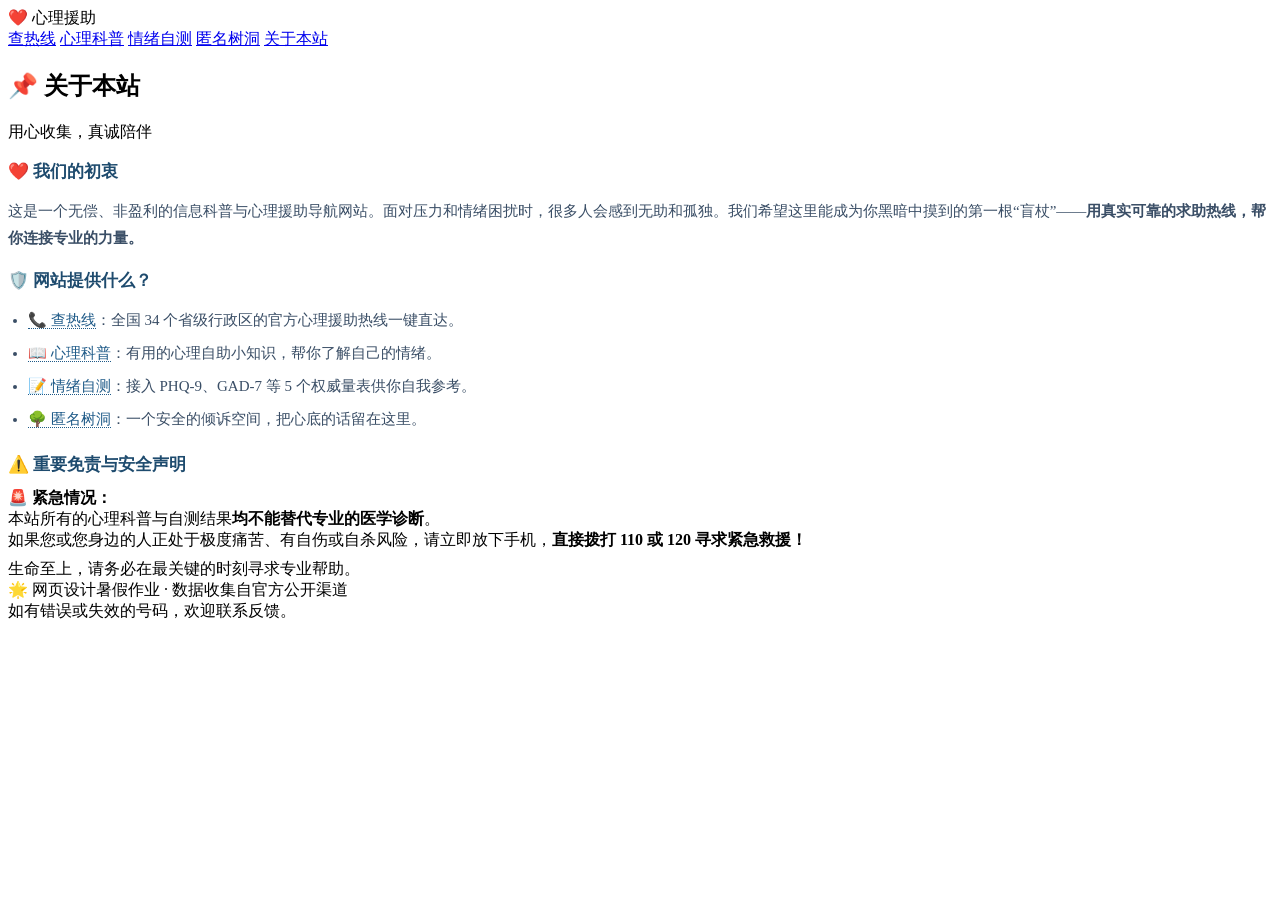
==== about.html @ 7333cb46 "Add files via upload" ====
<!DOCTYPE html>
<html lang="zh-CN">
<head>
    <meta charset="UTF-8">
    <meta name="viewport" content="width=device-width, initial-scale=1.0, maximum-scale=1.0, user-scalable=yes">
    <title>关于本站 - 心理援助</title>
    <!-- 引入统一的全局 CSS -->
    <link rel="stylesheet" href="css/style.css">
</head>
<body>
<div class="container">
    <!-- 顶部导航 -->
    <div class="top-nav">
        <span>❤️ 心理援助</span>
        <div class="nav-links">
            <a href="index.html">查热线</a>
            <a href="article.html">心理科普</a>
            <a href="test.html">情绪自测</a>
            <a href="treehole.html">匿名树洞</a>
            <a href="about.html" class="active">关于本站</a>
        </div>
    </div>

    <h2>📌 关于本站</h2>
    <p class="subtitle">用心收集，真诚陪伴</p>

    <!-- 卡片 1：初衷介绍 -->
    <div class="card">
        <h3 style="font-size: 17px; color: #1e4b6e; margin-bottom: 12px; display: flex; gap: 8px;">❤️ 我们的初衷</h3>
        <p style="font-size: 15px; line-height: 1.8; color: #3a4e66;">
            这是一个无偿、非盈利的信息科普与心理援助导航网站。面对压力和情绪困扰时，很多人会感到无助和孤独。我们希望这里能成为你黑暗中摸到的第一根“盲杖”——<strong>用真实可靠的求助热线，帮你连接专业的力量。</strong>
        </p>
    </div>

    <!-- 卡片 2：功能展示 -->
    <div class="card">
        <h3 style="font-size: 17px; color: #1e4b6e; margin-bottom: 12px; display: flex; gap: 8px;">🛡️ 网站提供什么？</h3>
        <ul style="padding-left: 20px; margin-top: 10px;">
            <li style="font-size: 15px; line-height: 2.2; color: #3a4e66;">
                <a href="index.html" style="color: #1e5a88; text-decoration: none; font-weight: 500; border-bottom: 1px dotted #1e5a88;">📞 查热线</a>：全国 34 个省级行政区的官方心理援助热线一键直达。
            </li>
            <li style="font-size: 15px; line-height: 2.2; color: #3a4e66;">
                <a href="article.html" style="color: #1e5a88; text-decoration: none; font-weight: 500; border-bottom: 1px dotted #1e5a88;">📖 心理科普</a>：有用的心理自助小知识，帮你了解自己的情绪。
            </li>
            <li style="font-size: 15px; line-height: 2.2; color: #3a4e66;">
                <a href="test.html" style="color: #1e5a88; text-decoration: none; font-weight: 500; border-bottom: 1px dotted #1e5a88;">📝 情绪自测</a>：接入 PHQ-9、GAD-7 等 5 个权威量表供你自我参考。
            </li>
            <li style="font-size: 15px; line-height: 2.2; color: #3a4e66;">
                <a href="treehole.html" style="color: #1e5a88; text-decoration: none; font-weight: 500; border-bottom: 1px dotted #1e5a88;">🌳 匿名树洞</a>：一个安全的倾诉空间，把心底的话留在这里。
            </li>
        </ul>
    </div>

    <!-- 卡片 3：安全与免责声明 -->
    <div class="card">
        <h3 style="font-size: 17px; color: #1e4b6e; margin-bottom: 12px; display: flex; gap: 8px;">⚠️ 重要免责与安全声明</h3>
        <div class="safety-warning">
            <strong>🚨 紧急情况：</strong><br>
            本站所有的心理科普与自测结果<strong>均不能替代专业的医学诊断</strong>。<br>
            如果您或您身边的人正处于极度痛苦、有自伤或自杀风险，请立即放下手机，<strong>直接拨打 110 或 120 寻求紧急救援！</strong><br>
            <span style="display:block; margin-top:8px;">生命至上，请务必在最关键的时刻寻求专业帮助。</span>
        </div>
    </div>

    <!-- 底部说明 -->
    <div class="footer-note">
        🌟 网页设计暑假作业 · 数据收集自官方公开渠道<br>
        如有错误或失效的号码，欢迎联系反馈。
    </div>
</div>
</body>
</html>
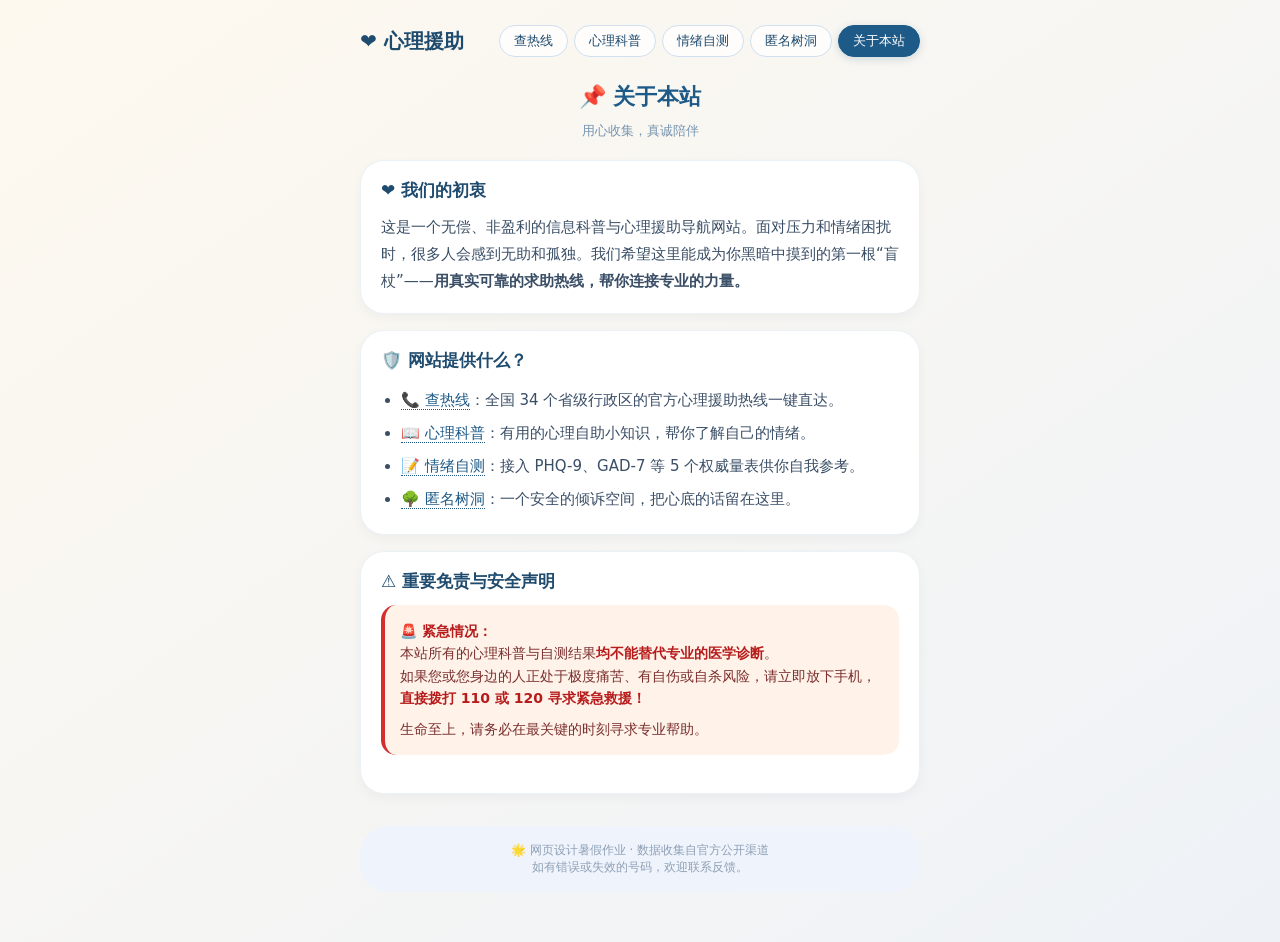
==== commit e22b3ef6: "Update about.html" ====
--- a/about.html
+++ b/about.html
@@ -5,7 +5,7 @@
     <meta name="viewport" content="width=device-width, initial-scale=1.0, maximum-scale=1.0, user-scalable=yes">
     <title>关于本站 - 心理援助</title>
     <!-- 引入统一的全局 CSS -->
-    <link rel="stylesheet" href="css/style.css">
+    <link rel="stylesheet" href="style.css">
 </head>
 <body>
 <div class="container">
@@ -69,4 +69,4 @@
     </div>
 </div>
 </body>
-</html>+</html>
--- a/style.css
+++ b/style.css
@@ -0,0 +1,125 @@
+/* ==================== 1. 全局基础重置 ==================== */
+* {
+    margin: 0;
+    padding: 0;
+    box-sizing: border-box;
+}
+body {
+    background: linear-gradient(145deg, #fef9ef 0%, #eef2f7 100%);
+    font-family: 'PingFang SC', 'Microsoft YaHei', system-ui, sans-serif;
+    padding: 20px 14px 50px;
+    color: #1e2b3c;
+}
+.container {
+    max-width: 560px;
+    margin: 0 auto;
+}
+
+/* ==================== 2. 顶部导航栏（5页通用） ==================== */
+.top-nav {
+    display: flex;
+    justify-content: space-between;
+    align-items: center;
+    margin-bottom: 20px;
+    padding: 5px 0;
+    flex-wrap: wrap;
+    gap: 10px;
+}
+.top-nav span {
+    font-weight: 800;
+    font-size: 20px;
+    color: #1e4b6e;
+}
+.nav-links {
+    display: flex;
+    gap: 6px;
+    flex-wrap: wrap;
+}
+.top-nav a {
+    text-decoration: none;
+    background: rgba(255, 255, 255, 0.8);
+    padding: 6px 14px;
+    border-radius: 30px;
+    font-size: 13px;
+    color: #1e4b6e;
+    border: 1px solid #d0e0f0;
+    transition: all 0.2s;
+}
+.top-nav a:active {
+    background: #e3eefa;
+}
+.top-nav a.active {
+    background: #1e5a88;
+    color: white;
+    border-color: #1e5a88;
+    box-shadow: 0 2px 8px rgba(30, 90, 136, 0.2);
+}
+
+/* ==================== 3. 通用页面标题 ==================== */
+h2 {
+    text-align: center;
+    margin: 15px 0 10px;
+    font-size: 22px;
+    color: #1e5a88;
+}
+.subtitle {
+    text-align: center;
+    font-size: 13px;
+    color: #7895b0;
+    margin-bottom: 20px;
+}
+
+/* ==================== 4. 通用卡片容器（5页通用） ==================== */
+/* 你可以替换原来的 .national-card, .test-card, .article-card 等为 class="card" */
+.card {
+    background: #ffffff;
+    border-radius: 24px;
+    padding: 18px 20px;
+    margin-bottom: 16px;
+    box-shadow: 0 4px 12px rgba(0, 0, 0, 0.04);
+    border: 1px solid rgba(60, 130, 180, 0.1);
+}
+
+/* ==================== 5. 统一提交/大按钮 ==================== */
+.btn-submit {
+    width: 100%;
+    background: linear-gradient(135deg, #1e4b6e, #2a7faa);
+    color: white;
+    border: none;
+    padding: 14px;
+    border-radius: 50px;
+    font-size: 16px;
+    font-weight: bold;
+    box-shadow: 0 4px 8px rgba(30, 90, 136, 0.2);
+    cursor: pointer;
+    transition: 0.2s;
+}
+.btn-submit:active {
+    transform: scale(0.96);
+}
+
+/* ==================== 6. 警告/安全提示框 ==================== */
+.safety-warning {
+    background: #fff3e9;
+    padding: 15px;
+    border-radius: 15px;
+    border-left: 4px solid #d32f2f;
+    font-size: 14px;
+    color: #7a2e2e;
+    line-height: 1.6;
+    margin-bottom: 20px;
+}
+.safety-warning strong {
+    color: #b71c1c;
+}
+
+/* ==================== 7. 底部说明文字 ==================== */
+.footer-note {
+    font-size: 12px;
+    color: #8fa0b5;
+    text-align: center;
+    margin-top: 32px;
+    padding: 16px;
+    background: #eef3fc;
+    border-radius: 28px;
+}
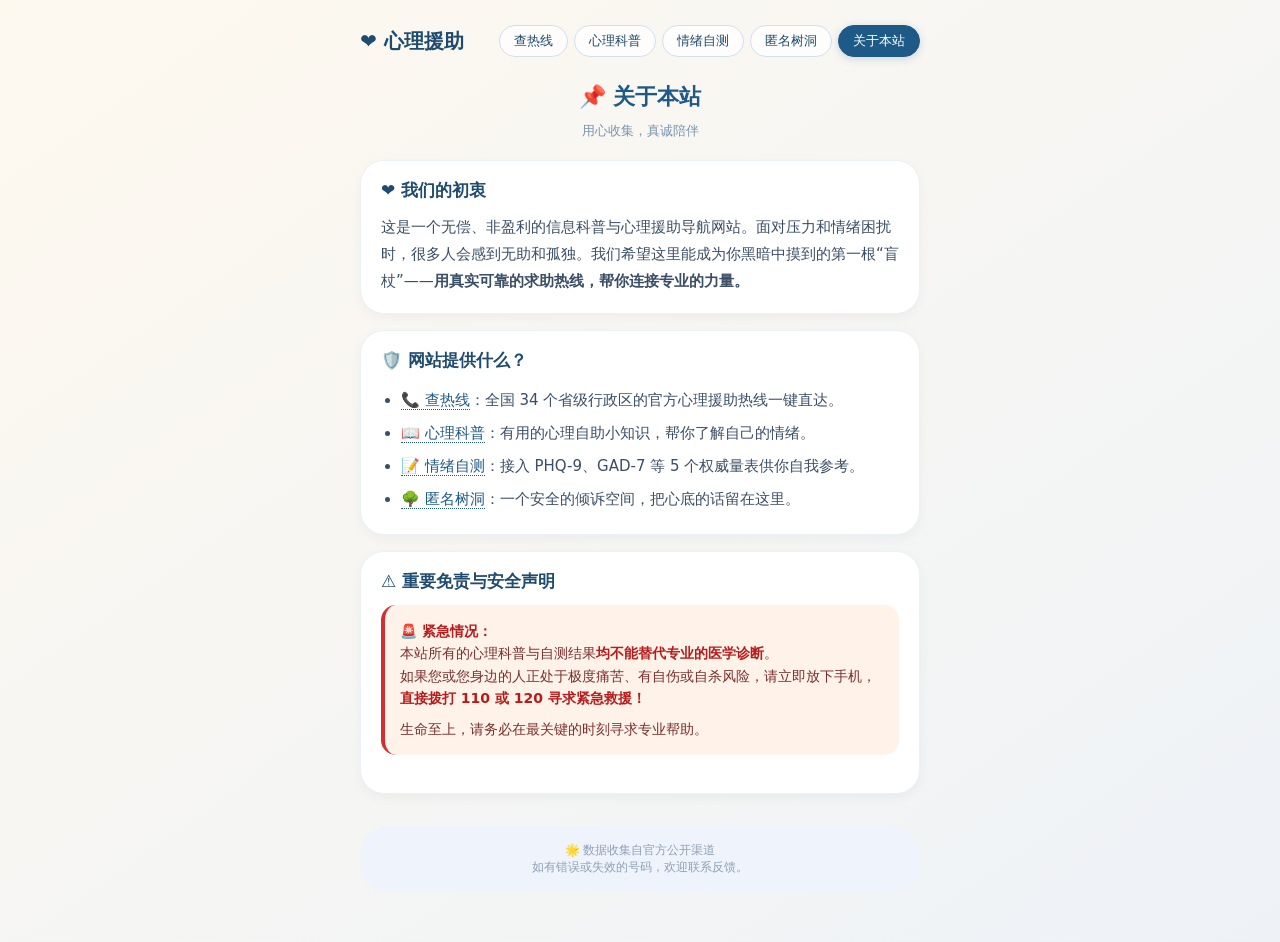
==== commit 65b0655a: "Update about.html" ====
--- a/about.html
+++ b/about.html
@@ -64,7 +64,7 @@
 
     <!-- 底部说明 -->
     <div class="footer-note">
-        🌟 网页设计暑假作业 · 数据收集自官方公开渠道<br>
+        🌟 数据收集自官方公开渠道<br>
         如有错误或失效的号码，欢迎联系反馈。
     </div>
 </div>
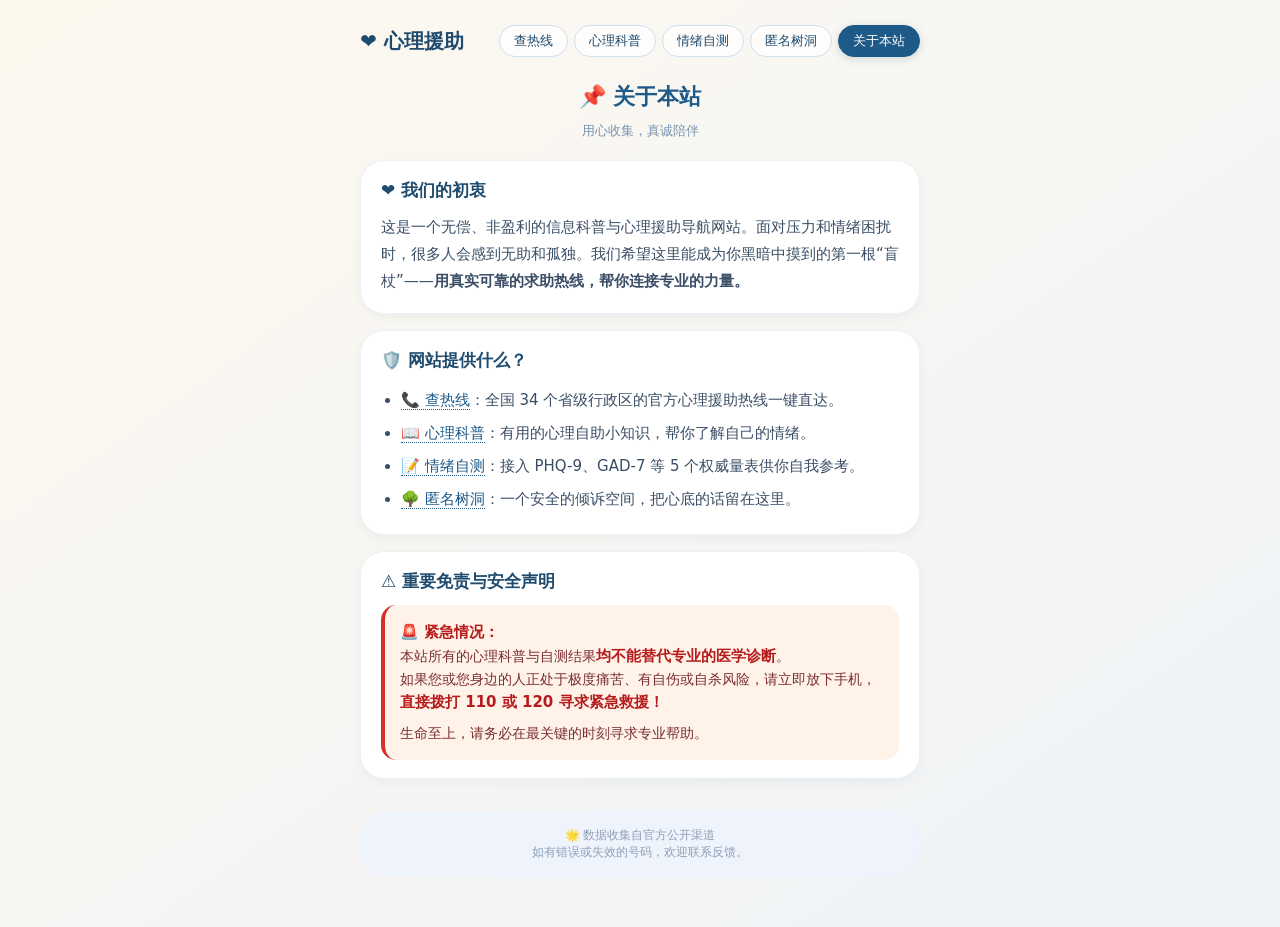
==== commit 9b0f7ebc: "Update about.html" ====
--- a/about.html
+++ b/about.html
@@ -4,8 +4,67 @@
     <meta charset="UTF-8">
     <meta name="viewport" content="width=device-width, initial-scale=1.0, maximum-scale=1.0, user-scalable=yes">
     <title>关于本站 - 心理援助</title>
-    <!-- 引入统一的全局 CSS -->
-    <link rel="stylesheet" href="style.css">
+    <style>
+        /* 统一基础样式 */
+        * { margin: 0; padding: 0; box-sizing: border-box; }
+        body {
+            background: linear-gradient(145deg, #fef9ef 0%, #eef2f7 100%);
+            font-family: 'PingFang SC', 'Microsoft YaHei', system-ui, sans-serif;
+            padding: 20px 14px 50px;
+            color: #1e2b3c;
+        }
+        .container { max-width: 560px; margin: 0 auto; }
+
+        /* 顶部导航 */
+        .top-nav {
+            display: flex; justify-content: space-between; align-items: center;
+            margin-bottom: 20px; padding: 5px 0; flex-wrap: wrap; gap: 10px;
+        }
+        .top-nav span { font-weight: 800; font-size: 20px; color: #1e4b6e; }
+        .nav-links { display: flex; gap: 6px; flex-wrap: wrap; }
+        .top-nav a {
+            text-decoration: none; background: rgba(255,255,255,0.8);
+            padding: 6px 14px; border-radius: 30px; font-size: 13px; color: #1e4b6e;
+            border: 1px solid #d0e0f0; transition: all 0.2s;
+        }
+        .top-nav a:active { background: #e3eefa; }
+        .top-nav a.active { background: #1e5a88; color: white; border-color: #1e5a88; box-shadow: 0 2px 8px rgba(30,90,136,0.2); }
+
+        /* 页面标题 */
+        h2 { text-align: center; margin: 15px 0 10px; font-size: 22px; color: #1e5a88; }
+        .subtitle { text-align: center; font-size: 13px; color: #7895b0; margin-bottom: 20px; }
+
+        /* 内容卡片 */
+        .card {
+            background: #ffffff; border-radius: 24px; padding: 18px 20px;
+            margin-bottom: 16px; box-shadow: 0 4px 12px rgba(0,0,0,0.04);
+            border: 1px solid rgba(60,130,180,0.1);
+        }
+        .card-title {
+            font-weight: 700; font-size: 17px; color: #1e4b6e;
+            display: flex; align-items: center; gap: 8px; margin-bottom: 12px;
+        }
+
+        /* 文字排版 */
+        .card p { font-size: 15px; line-height: 1.8; color: #3a4e66; }
+        .card ul { padding-left: 20px; margin-top: 10px; }
+        .card ul li { font-size: 15px; line-height: 2.2; color: #3a4e66; }
+        .card ul li a { color: #1e5a88; text-decoration: none; font-weight: 500; border-bottom: 1px dotted #1e5a88; }
+
+        /* 醒目警告框（与树洞一致） */
+        .safety-warning {
+            background: #fff3e9; padding: 15px; border-radius: 15px;
+            border-left: 4px solid #d32f2f; font-size: 14px; color: #7a2e2e; line-height: 1.6;
+            margin-top: 10px;
+        }
+        .safety-warning strong { color: #b71c1c; font-size: 15px; }
+
+        /* 底部 */
+        .footer-note {
+            font-size: 12px; color: #8fa0b5; text-align: center;
+            margin-top: 32px; padding: 16px; background: #eef3fc; border-radius: 28px;
+        }
+    </style>
 </head>
 <body>
 <div class="container">
@@ -24,36 +83,26 @@
     <h2>📌 关于本站</h2>
     <p class="subtitle">用心收集，真诚陪伴</p>
 
-    <!-- 卡片 1：初衷介绍 -->
+    <!-- 初衷介绍 -->
     <div class="card">
-        <h3 style="font-size: 17px; color: #1e4b6e; margin-bottom: 12px; display: flex; gap: 8px;">❤️ 我们的初衷</h3>
-        <p style="font-size: 15px; line-height: 1.8; color: #3a4e66;">
-            这是一个无偿、非盈利的信息科普与心理援助导航网站。面对压力和情绪困扰时，很多人会感到无助和孤独。我们希望这里能成为你黑暗中摸到的第一根“盲杖”——<strong>用真实可靠的求助热线，帮你连接专业的力量。</strong>
-        </p>
+        <div class="card-title">❤️ 我们的初衷</div>
+        <p>这是一个无偿、非盈利的信息科普与心理援助导航网站。面对压力和情绪困扰时，很多人会感到无助和孤独。我们希望这里能成为你黑暗中摸到的第一根“盲杖”——<strong>用真实可靠的求助热线，帮你连接专业的力量。</strong></p>
     </div>
 
-    <!-- 卡片 2：功能展示 -->
+    <!-- 功能展示 -->
     <div class="card">
-        <h3 style="font-size: 17px; color: #1e4b6e; margin-bottom: 12px; display: flex; gap: 8px;">🛡️ 网站提供什么？</h3>
-        <ul style="padding-left: 20px; margin-top: 10px;">
-            <li style="font-size: 15px; line-height: 2.2; color: #3a4e66;">
-                <a href="index.html" style="color: #1e5a88; text-decoration: none; font-weight: 500; border-bottom: 1px dotted #1e5a88;">📞 查热线</a>：全国 34 个省级行政区的官方心理援助热线一键直达。
-            </li>
-            <li style="font-size: 15px; line-height: 2.2; color: #3a4e66;">
-                <a href="article.html" style="color: #1e5a88; text-decoration: none; font-weight: 500; border-bottom: 1px dotted #1e5a88;">📖 心理科普</a>：有用的心理自助小知识，帮你了解自己的情绪。
-            </li>
-            <li style="font-size: 15px; line-height: 2.2; color: #3a4e66;">
-                <a href="test.html" style="color: #1e5a88; text-decoration: none; font-weight: 500; border-bottom: 1px dotted #1e5a88;">📝 情绪自测</a>：接入 PHQ-9、GAD-7 等 5 个权威量表供你自我参考。
-            </li>
-            <li style="font-size: 15px; line-height: 2.2; color: #3a4e66;">
-                <a href="treehole.html" style="color: #1e5a88; text-decoration: none; font-weight: 500; border-bottom: 1px dotted #1e5a88;">🌳 匿名树洞</a>：一个安全的倾诉空间，把心底的话留在这里。
-            </li>
+        <div class="card-title">🛡️ 网站提供什么？</div>
+        <ul>
+            <li><a href="index.html">📞 查热线</a>：全国 34 个省级行政区的官方心理援助热线一键直达。</li>
+            <li><a href="article.html">📖 心理科普</a>：有用的心理自助小知识，帮你了解自己的情绪。</li>
+            <li><a href="test.html">📝 情绪自测</a>：接入 PHQ-9、GAD-7 等 5 个权威量表供你自我参考。</li>
+            <li><a href="treehole.html">🌳 匿名树洞</a>：一个安全的倾诉空间，把心底的话留在这里。</li>
         </ul>
     </div>
 
-    <!-- 卡片 3：安全与免责声明 -->
+    <!-- 安全与免责声明 -->
     <div class="card">
-        <h3 style="font-size: 17px; color: #1e4b6e; margin-bottom: 12px; display: flex; gap: 8px;">⚠️ 重要免责与安全声明</h3>
+        <div class="card-title">⚠️ 重要免责与安全声明</div>
         <div class="safety-warning">
             <strong>🚨 紧急情况：</strong><br>
             本站所有的心理科普与自测结果<strong>均不能替代专业的医学诊断</strong>。<br>
@@ -62,7 +111,6 @@
         </div>
     </div>
 
-    <!-- 底部说明 -->
     <div class="footer-note">
         🌟 数据收集自官方公开渠道<br>
         如有错误或失效的号码，欢迎联系反馈。
